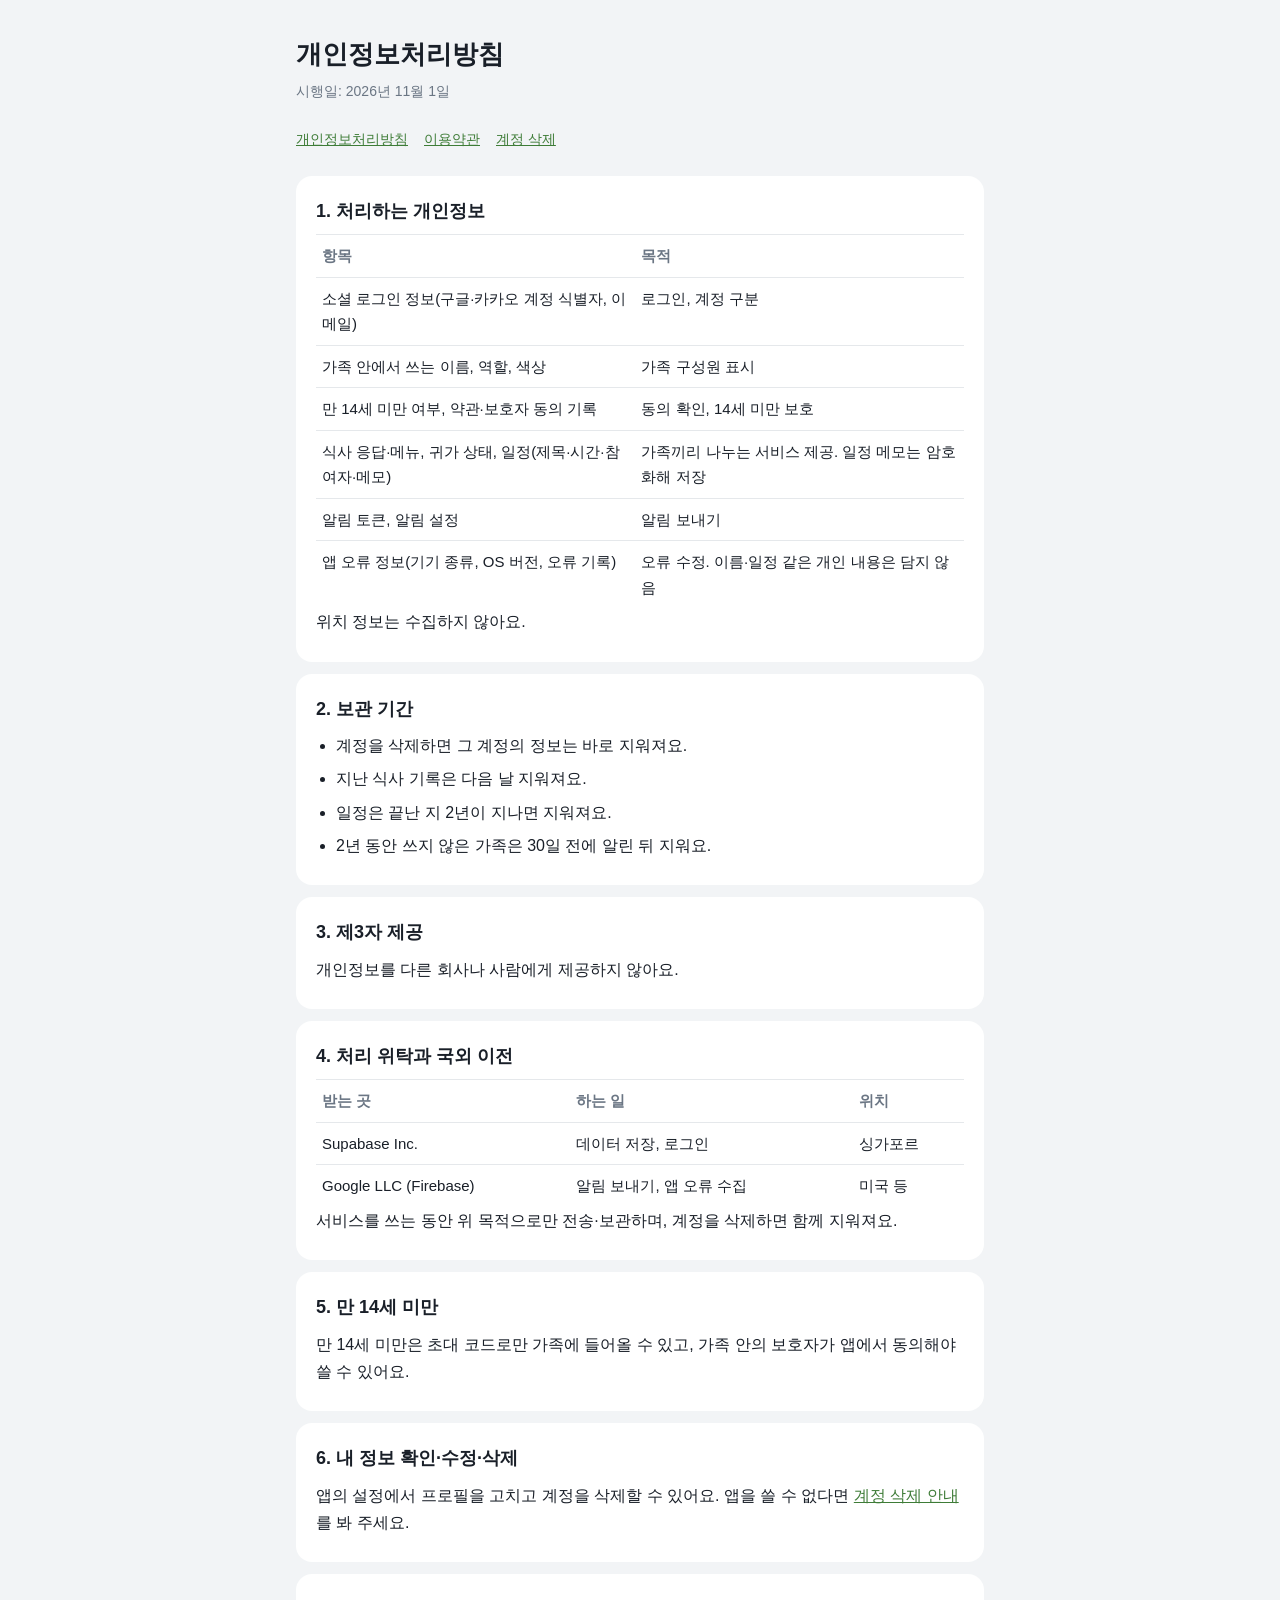
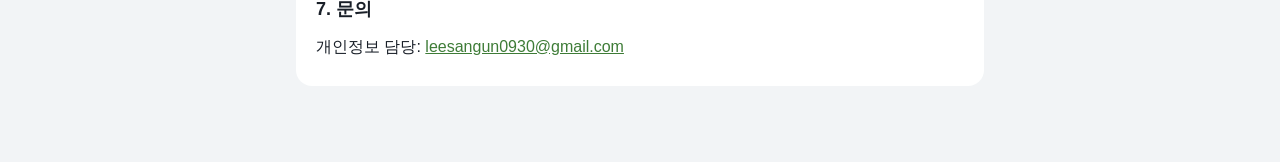
==== privacy.html @ 33a11c4e "chore: 우가 문서 페이지 (개인정보처리방침, 이용약관, 계정 삭제 안내) 원본은 WOOGA-FamilyAPP 저장소의 web/  Co-Authored-By: Claude Op" ====
<!doctype html>
<html lang="ko">
<head><meta charset="utf-8"><meta name="viewport" content="width=device-width, initial-scale=1"><title>개인정보처리방침 · 우가</title><link rel="stylesheet" href="style.css"></head>
<body><main>
<!-- 초안: 출시 전 전문가 검토 필요 (SPEC 15.3). 문의 메일은 자리표시 -->
<h1>개인정보처리방침</h1>
<p class="date">시행일: 2026년 11월 1일</p>
<nav><a href="privacy.html">개인정보처리방침</a><a href="terms.html">이용약관</a><a href="delete-account.html">계정 삭제</a></nav>
<section><h2>1. 처리하는 개인정보</h2>
<table>
<tr><th>항목</th><th>목적</th></tr>
<tr><td>소셜 로그인 정보(구글·카카오 계정 식별자, 이메일)</td><td>로그인, 계정 구분</td></tr>
<tr><td>가족 안에서 쓰는 이름, 역할, 색상</td><td>가족 구성원 표시</td></tr>
<tr><td>만 14세 미만 여부, 약관·보호자 동의 기록</td><td>동의 확인, 14세 미만 보호</td></tr>
<tr><td>식사 응답·메뉴, 귀가 상태, 일정(제목·시간·참여자·메모)</td><td>가족끼리 나누는 서비스 제공. 일정 메모는 암호화해 저장</td></tr>
<tr><td>알림 토큰, 알림 설정</td><td>알림 보내기</td></tr>
<tr><td>앱 오류 정보(기기 종류, OS 버전, 오류 기록)</td><td>오류 수정. 이름·일정 같은 개인 내용은 담지 않음</td></tr>
</table>
<p>위치 정보는 수집하지 않아요.</p>
</section>
<section><h2>2. 보관 기간</h2>
<ul>
<li>계정을 삭제하면 그 계정의 정보는 바로 지워져요.</li>
<li>지난 식사 기록은 다음 날 지워져요.</li>
<li>일정은 끝난 지 2년이 지나면 지워져요.</li>
<li>2년 동안 쓰지 않은 가족은 30일 전에 알린 뒤 지워요.</li>
</ul></section>
<section><h2>3. 제3자 제공</h2><p>개인정보를 다른 회사나 사람에게 제공하지 않아요.</p></section>
<section><h2>4. 처리 위탁과 국외 이전</h2>
<table>
<tr><th>받는 곳</th><th>하는 일</th><th>위치</th></tr>
<tr><td>Supabase Inc.</td><td>데이터 저장, 로그인</td><td>싱가포르</td></tr>
<tr><td>Google LLC (Firebase)</td><td>알림 보내기, 앱 오류 수집</td><td>미국 등</td></tr>
</table>
<p>서비스를 쓰는 동안 위 목적으로만 전송·보관하며, 계정을 삭제하면 함께 지워져요.</p></section>
<section><h2>5. 만 14세 미만</h2><p>만 14세 미만은 초대 코드로만 가족에 들어올 수 있고, 가족 안의 보호자가 앱에서 동의해야 쓸 수 있어요.</p></section>
<section><h2>6. 내 정보 확인·수정·삭제</h2><p>앱의 설정에서 프로필을 고치고 계정을 삭제할 수 있어요. 앱을 쓸 수 없다면 <a href="delete-account.html">계정 삭제 안내</a>를 봐 주세요.</p></section>
<section><h2>7. 문의</h2><p>개인정보 담당: <a href="mailto:leesangun0930@gmail.com">leesangun0930@gmail.com</a></p></section>
</main></body></html>
---- style.css ----
/* 우가 문서 페이지 공통 스타일 (앱 디자인 토큰: ground #F2F4F6, text #191F28, subText #6B7684, primary #3E7C37) */
:root { --ground: #F2F4F6; --surface: #FFFFFF; --text: #191F28; --sub: #6B7684; --primary: #3E7C37; --line: #E5E8EB; }
@media (prefers-color-scheme: dark) {
  :root { --ground: #17171C; --surface: #202027; --text: #ECECEF; --sub: #A0A4AE; --primary: #8FCB7E; --line: #2E2E36; }
}
* { box-sizing: border-box; }
body { margin: 0; background: var(--ground); color: var(--text); font: 16px/1.7 -apple-system, BlinkMacSystemFont, "Apple SD Gothic Neo", "Noto Sans KR", sans-serif; }
main { max-width: 720px; margin: 0 auto; padding: 32px 16px 64px; }
h1 { font-size: 26px; margin: 0 0 4px; }
.date { color: var(--sub); font-size: 14px; margin: 0 0 24px; }
section { background: var(--surface); border-radius: 16px; padding: 20px; margin: 0 0 12px; }
h2 { font-size: 18px; margin: 0 0 8px; }
p, li { margin: 0 0 6px; }
ul { padding-left: 20px; margin: 0; }
table { width: 100%; border-collapse: collapse; font-size: 15px; }
th, td { text-align: left; padding: 8px 6px; border-top: 1px solid var(--line); vertical-align: top; }
th { color: var(--sub); font-weight: 600; }
a { color: var(--primary); }
nav { display: flex; gap: 16px; margin: 0 0 24px; font-size: 14px; }
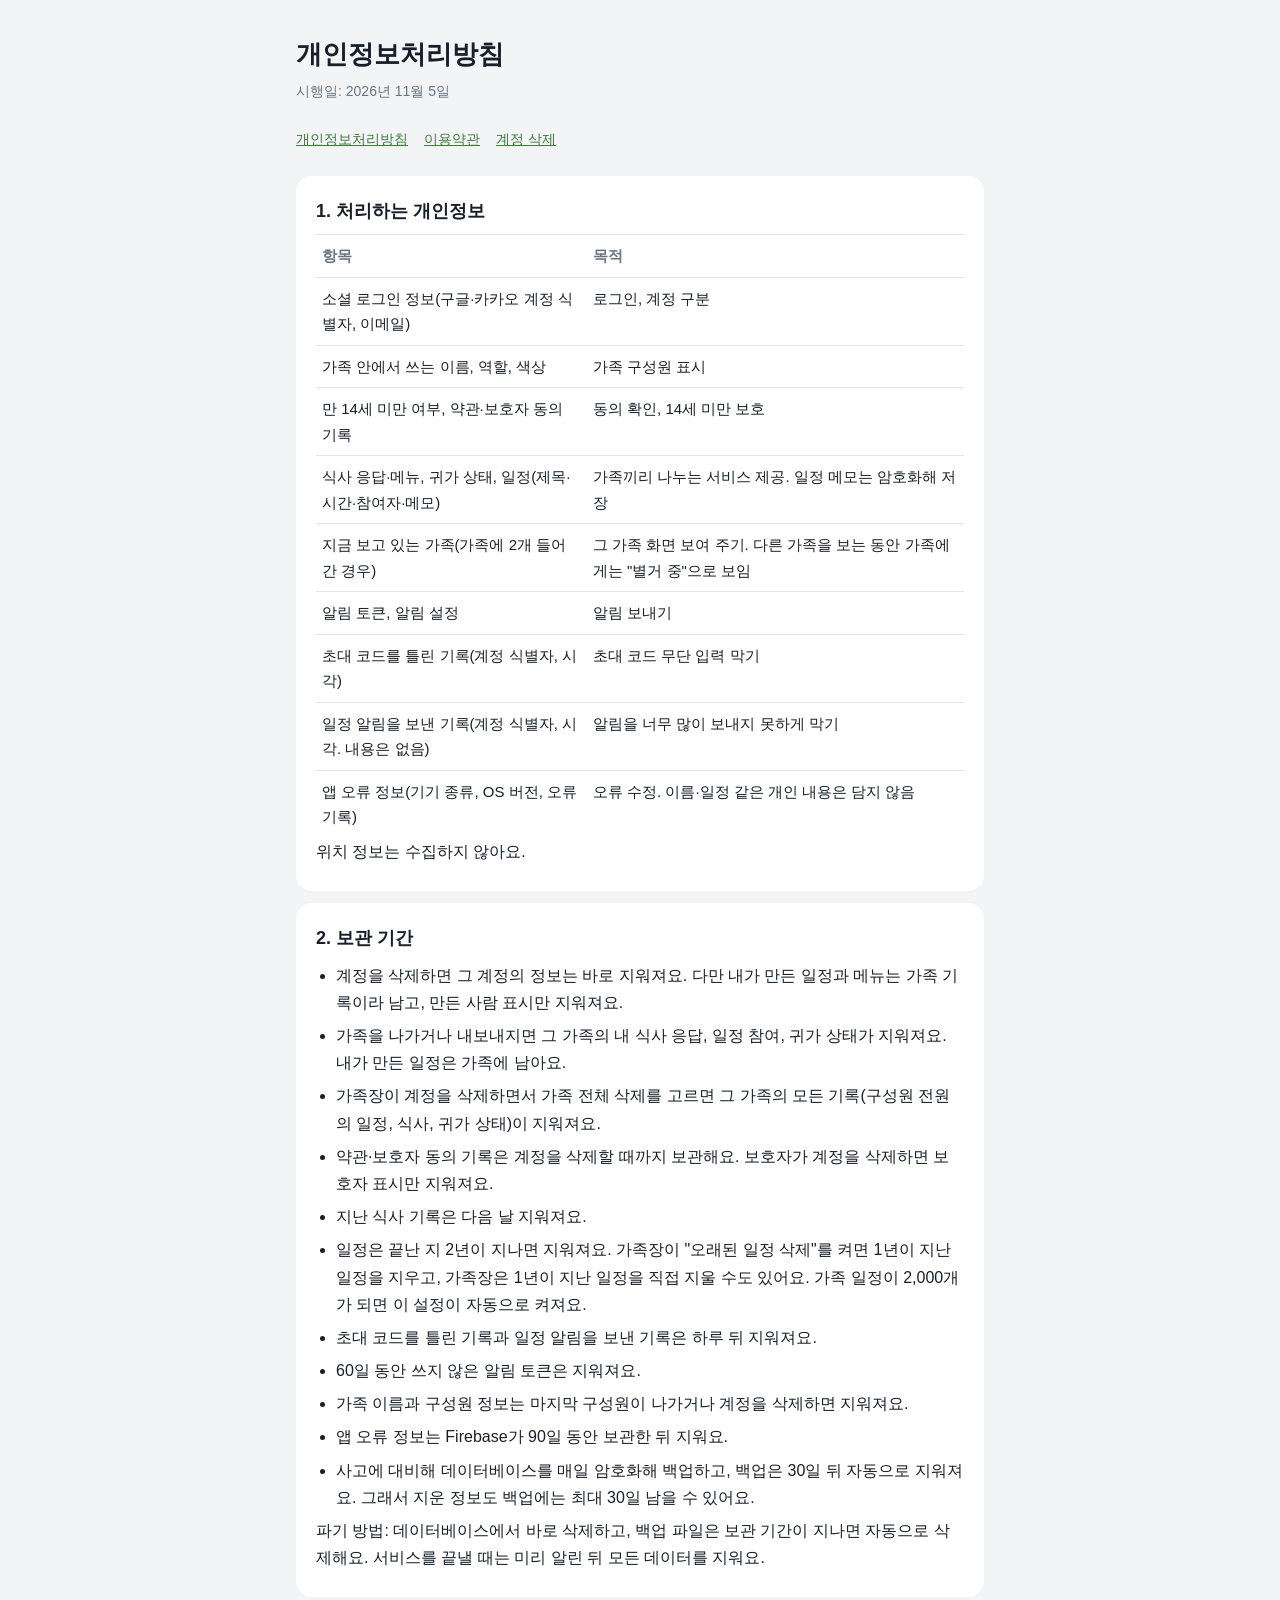
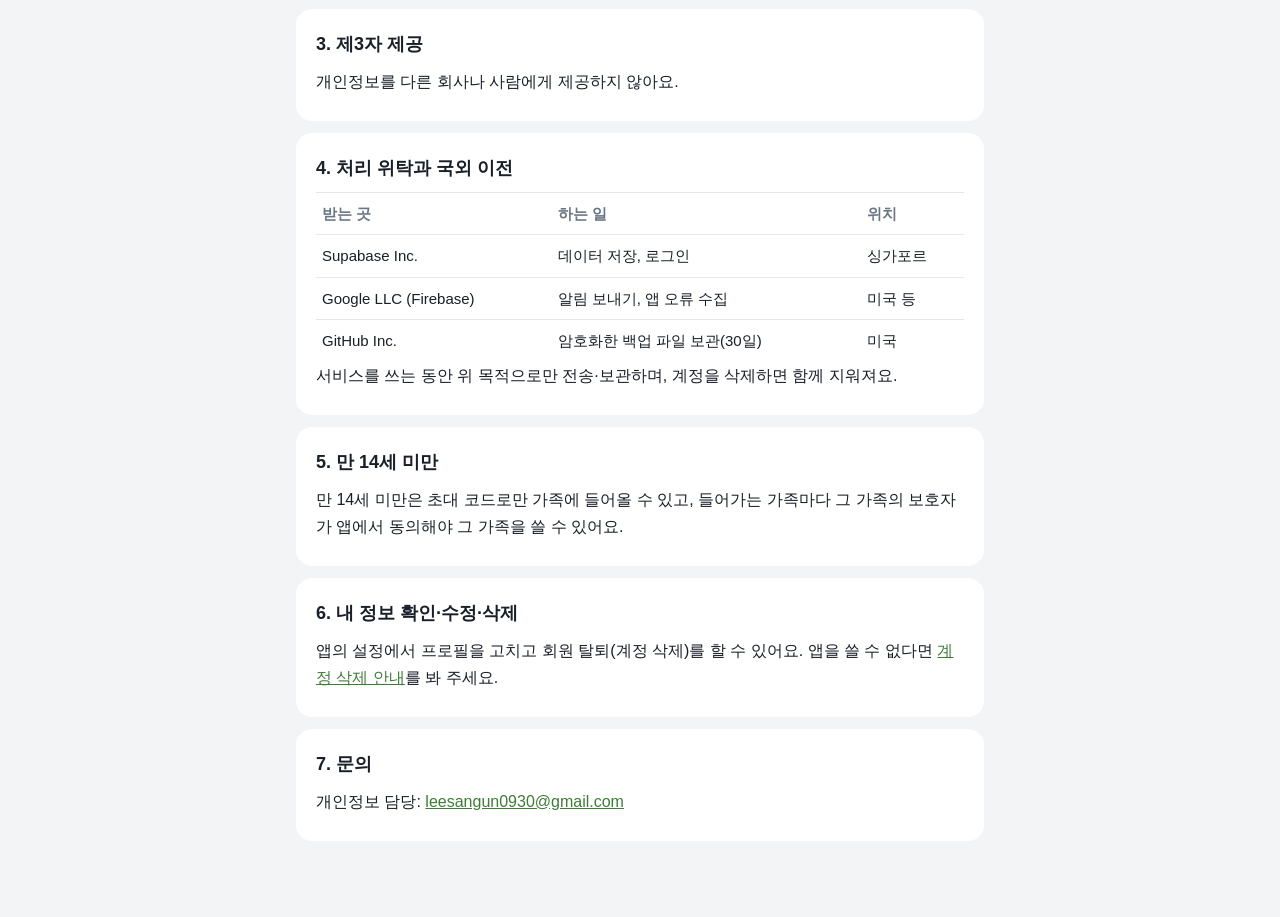
==== commit eb5238d7: "fix: 최신 개인정보처리방침·약관·계정 삭제 안내 반영 (시행일 11월 5일, 회원 탈퇴 메뉴)" ====
--- a/privacy.html
+++ b/privacy.html
@@ -4,7 +4,7 @@
 <body><main>
 <!-- 초안: 출시 전 전문가 검토 필요 (SPEC 15.3). 문의 메일은 자리표시 -->
 <h1>개인정보처리방침</h1>
-<p class="date">시행일: 2026년 11월 1일</p>
+<p class="date">시행일: 2026년 11월 5일</p>
 <nav><a href="privacy.html">개인정보처리방침</a><a href="terms.html">이용약관</a><a href="delete-account.html">계정 삭제</a></nav>
 <section><h2>1. 처리하는 개인정보</h2>
 <table>
@@ -13,27 +13,39 @@
 <tr><td>가족 안에서 쓰는 이름, 역할, 색상</td><td>가족 구성원 표시</td></tr>
 <tr><td>만 14세 미만 여부, 약관·보호자 동의 기록</td><td>동의 확인, 14세 미만 보호</td></tr>
 <tr><td>식사 응답·메뉴, 귀가 상태, 일정(제목·시간·참여자·메모)</td><td>가족끼리 나누는 서비스 제공. 일정 메모는 암호화해 저장</td></tr>
+<tr><td>지금 보고 있는 가족(가족에 2개 들어간 경우)</td><td>그 가족 화면 보여 주기. 다른 가족을 보는 동안 가족에게는 "별거 중"으로 보임</td></tr>
 <tr><td>알림 토큰, 알림 설정</td><td>알림 보내기</td></tr>
+<tr><td>초대 코드를 틀린 기록(계정 식별자, 시각)</td><td>초대 코드 무단 입력 막기</td></tr>
+<tr><td>일정 알림을 보낸 기록(계정 식별자, 시각. 내용은 없음)</td><td>알림을 너무 많이 보내지 못하게 막기</td></tr>
 <tr><td>앱 오류 정보(기기 종류, OS 버전, 오류 기록)</td><td>오류 수정. 이름·일정 같은 개인 내용은 담지 않음</td></tr>
 </table>
 <p>위치 정보는 수집하지 않아요.</p>
 </section>
 <section><h2>2. 보관 기간</h2>
 <ul>
-<li>계정을 삭제하면 그 계정의 정보는 바로 지워져요.</li>
+<li>계정을 삭제하면 그 계정의 정보는 바로 지워져요. 다만 내가 만든 일정과 메뉴는 가족 기록이라 남고, 만든 사람 표시만 지워져요.</li>
+<li>가족을 나가거나 내보내지면 그 가족의 내 식사 응답, 일정 참여, 귀가 상태가 지워져요. 내가 만든 일정은 가족에 남아요.</li>
+<li>가족장이 계정을 삭제하면서 가족 전체 삭제를 고르면 그 가족의 모든 기록(구성원 전원의 일정, 식사, 귀가 상태)이 지워져요.</li>
+<li>약관·보호자 동의 기록은 계정을 삭제할 때까지 보관해요. 보호자가 계정을 삭제하면 보호자 표시만 지워져요.</li>
 <li>지난 식사 기록은 다음 날 지워져요.</li>
-<li>일정은 끝난 지 2년이 지나면 지워져요.</li>
-<li>2년 동안 쓰지 않은 가족은 30일 전에 알린 뒤 지워요.</li>
-</ul></section>
+<li>일정은 끝난 지 2년이 지나면 지워져요. 가족장이 "오래된 일정 삭제"를 켜면 1년이 지난 일정을 지우고, 가족장은 1년이 지난 일정을 직접 지울 수도 있어요. 가족 일정이 2,000개가 되면 이 설정이 자동으로 켜져요.</li>
+<li>초대 코드를 틀린 기록과 일정 알림을 보낸 기록은 하루 뒤 지워져요.</li>
+<li>60일 동안 쓰지 않은 알림 토큰은 지워져요.</li>
+<li>가족 이름과 구성원 정보는 마지막 구성원이 나가거나 계정을 삭제하면 지워져요.</li>
+<li>앱 오류 정보는 Firebase가 90일 동안 보관한 뒤 지워요.</li>
+<li>사고에 대비해 데이터베이스를 매일 암호화해 백업하고, 백업은 30일 뒤 자동으로 지워져요. 그래서 지운 정보도 백업에는 최대 30일 남을 수 있어요.</li>
+</ul>
+<p>파기 방법: 데이터베이스에서 바로 삭제하고, 백업 파일은 보관 기간이 지나면 자동으로 삭제해요. 서비스를 끝낼 때는 미리 알린 뒤 모든 데이터를 지워요.</p></section>
 <section><h2>3. 제3자 제공</h2><p>개인정보를 다른 회사나 사람에게 제공하지 않아요.</p></section>
 <section><h2>4. 처리 위탁과 국외 이전</h2>
 <table>
 <tr><th>받는 곳</th><th>하는 일</th><th>위치</th></tr>
 <tr><td>Supabase Inc.</td><td>데이터 저장, 로그인</td><td>싱가포르</td></tr>
 <tr><td>Google LLC (Firebase)</td><td>알림 보내기, 앱 오류 수집</td><td>미국 등</td></tr>
+<tr><td>GitHub Inc.</td><td>암호화한 백업 파일 보관(30일)</td><td>미국</td></tr>
 </table>
 <p>서비스를 쓰는 동안 위 목적으로만 전송·보관하며, 계정을 삭제하면 함께 지워져요.</p></section>
-<section><h2>5. 만 14세 미만</h2><p>만 14세 미만은 초대 코드로만 가족에 들어올 수 있고, 가족 안의 보호자가 앱에서 동의해야 쓸 수 있어요.</p></section>
-<section><h2>6. 내 정보 확인·수정·삭제</h2><p>앱의 설정에서 프로필을 고치고 계정을 삭제할 수 있어요. 앱을 쓸 수 없다면 <a href="delete-account.html">계정 삭제 안내</a>를 봐 주세요.</p></section>
+<section><h2>5. 만 14세 미만</h2><p>만 14세 미만은 초대 코드로만 가족에 들어올 수 있고, 들어가는 가족마다 그 가족의 보호자가 앱에서 동의해야 그 가족을 쓸 수 있어요.</p></section>
+<section><h2>6. 내 정보 확인·수정·삭제</h2><p>앱의 설정에서 프로필을 고치고 회원 탈퇴(계정 삭제)를 할 수 있어요. 앱을 쓸 수 없다면 <a href="delete-account.html">계정 삭제 안내</a>를 봐 주세요.</p></section>
 <section><h2>7. 문의</h2><p>개인정보 담당: <a href="mailto:leesangun0930@gmail.com">leesangun0930@gmail.com</a></p></section>
 </main></body></html>
